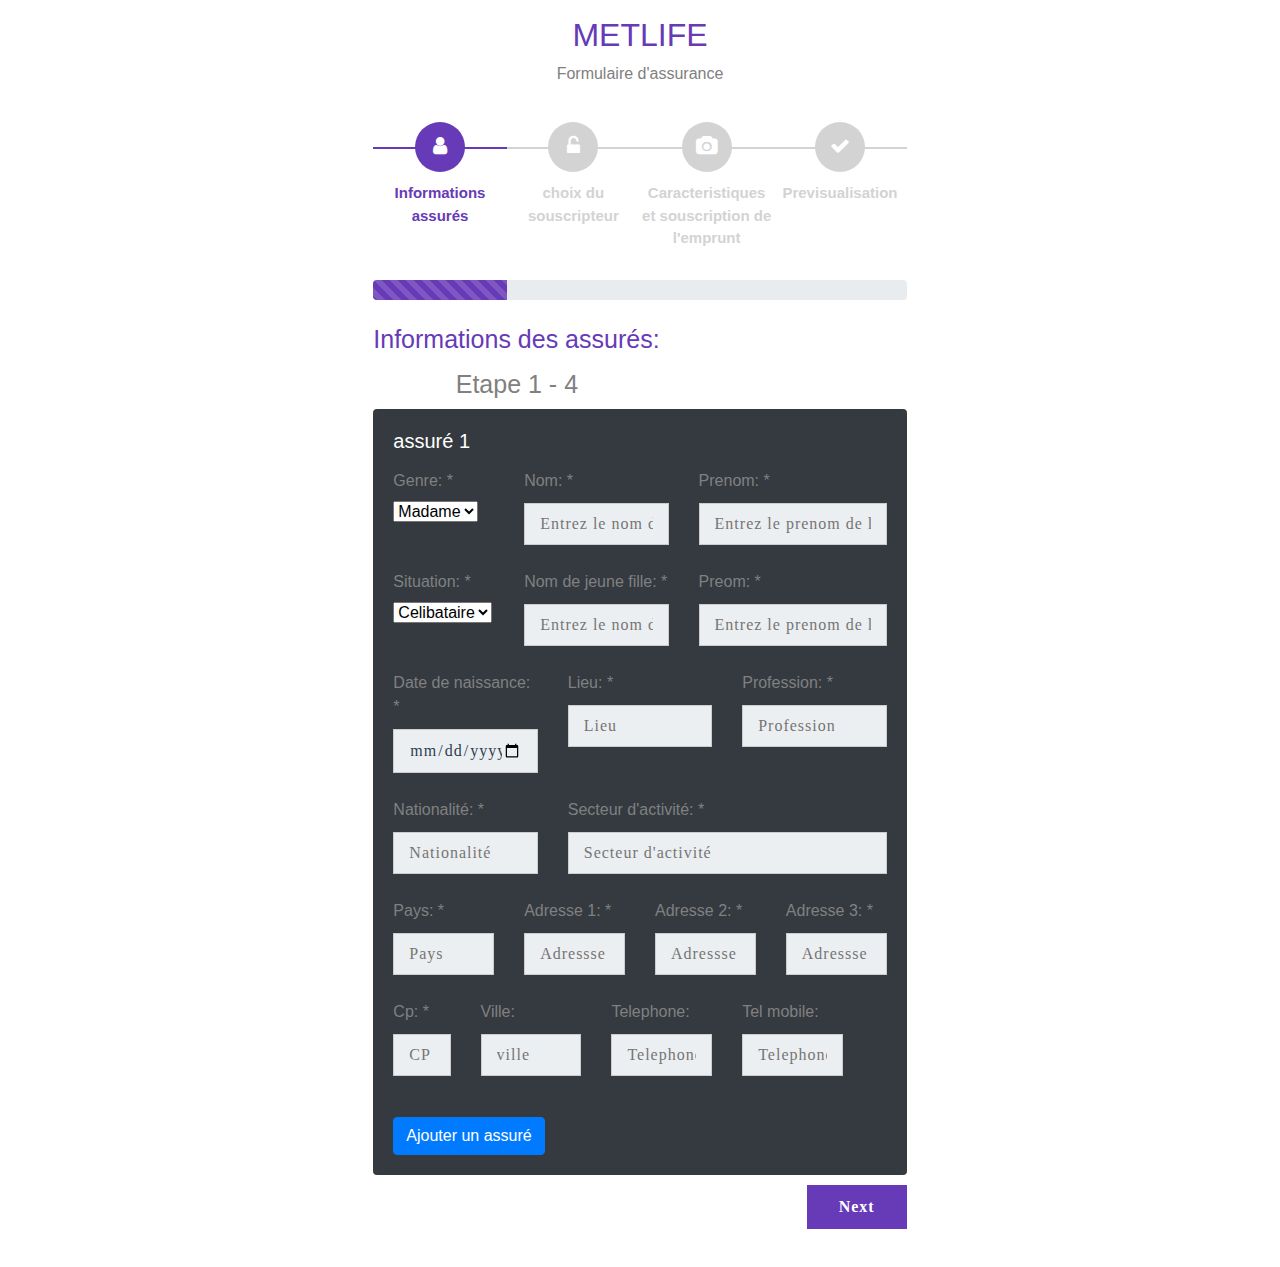
==== index.html @ 3253cc37 "init depot with first step form" ====
<html>

<head>
    <title>

    </title>
     <!-- css integration -->
    <link rel="stylesheet" href="https://stackpath.bootstrapcdn.com/bootstrap/4.3.1/css/bootstrap.min.css">
    <link rel="stylesheet" href="https://cdnjs.cloudflare.com/ajax/libs/font-awesome/4.0.3/css/font-awesome.css">
    <link rel="stylesheet" href="main.css">

    <!-- jQuery library -->
    <script src="https://stackpath.bootstrapcdn.com/bootstrap/4.3.1/js/bootstrap.bundle.min.js"></script>
    <script src="https://cdnjs.cloudflare.com/ajax/libs/jquery/3.2.1/jquery.min.js"></script>







    

</head>

<body>
    <div class="container-fluid">
        <div class="row justify-content-center">
            <div class="col-11 col-sm-9 col-md-7 col-lg-6 col-xl-5 text-center p-0 mt-3 mb-2">
                <div class="card px-0 pt-12 pb-0 mt-12 mb-12">
                    <h2 id="heading">MetLife</h2>
                    <p>Formulaire d'assurance</p>
                    <form id="msform">
                        <!-- progressbar -->
                        <ul id="progressbar">
                            <li class="active" id="personal"><strong>Informations assurés</strong></li>
                            <li id="account"><strong>  choix du souscripteur</strong></li>
                            <li id="payment"><strong>Caracteristiques et souscription de l'emprunt</strong></li>
                            
                            <li id="confirm"><strong>Previsualisation</strong></li>
                        </ul>
                        <div class="progress">
                            <div class="progress-bar progress-bar-striped progress-bar-animated" role="progressbar"
                                aria-valuemin="0" aria-valuemax="100"></div>
                        </div> <br> <!-- fieldsets -->
                        <fieldset>
                            <div class="form-card">
                                <div class="row">
                                    <div class="col-12">
                                        <h2 class="fs-title">Informations des assurés:</h2>
                                    </div>
                                    <div class="col-5">
                                        <h2 class="steps">Etape 1 - 4</h2>
                                    </div>
                                </div> 
                                






                               

                                <div class="card text-white bg-dark">
                                    <div class="card-body">
                                      <h5 class="card-title">assuré 1</h5>
                                      <p class="card-text">              <!-- premiere ligne du formulaire des assurés -->
                                        <div class="row"> 
                                            <div class="col-md-3">
        
        
                                                <label class="fieldlabels">Genre: *</label> 
                                                <select name="genre">
                                                    <option>Madame</option>
                                                    <option>Mr</option>
                                                   
                                                </select>
                                                
                                            
                                            </div>
                                            <div class="col-md-4">
        
                                                <label class="fieldlabels">Nom: *</label> <input type="text" name="nom"
                                                placeholder="Entrez le nom de l' assuré" /> 
                                            </div>
        
                                            <div class="col-md-5">
        
                                                <label class="fieldlabels">Prenom: *</label> <input type="text" name="prenom"
                                                placeholder="Entrez le prenom de l'assuré" /> 
                                            </div>
                                       
                                        </div>
        
                                        
                                           <!-- deuxieme ligne du formulaire des assurés -->
                                           <div class="row"> 
                                            <div class="col-md-3">
        
        
                                                <label class="fieldlabels">Situation: *</label> 
                                                <select name="situation">
                                                    <option>Celibataire</option>
                                                    <option>Marié</option>
                                                   
                                                </select>
                                                
                                            
                                            </div>
                                            <div class="col-md-4">
        
                                                <label class="fieldlabels">Nom de jeune fille: *</label> <input type="text" name="nom_jeune_fille"
                                                placeholder="Entrez le nom de jeune fille de l' assuré" /> 
                                            </div>
        
                                            <div class="col-md-5">
        
                                                <label class="fieldlabels">Preom: *</label> <input type="text" name="prenom"
                                                placeholder="Entrez le prenom de l'assuré" /> 
                                            </div>
                                       
                                        </div>
        
                                         <!-- troisieme ligne du formulaire des assurés -->
                                         <div class="row"> 
                                            
                                            <div class="col-md-4">
        
                                                <label class="fieldlabels">Date de naissance: *</label> <input type="date" name="date_naissance"
                                                placeholder="Date de naissance" /> 
                                            </div>
        
                                            <div class="col-md-4">
        
                                                <label class="fieldlabels">Lieu: *</label> <input type="text" name="lieu"
                                                placeholder="Lieu" /> 
                                            </div>
                                            <div class="col-md-4">
        
                                                <label class="fieldlabels">Profession: *</label> <input type="text" name="profession"
                                                placeholder="Profession" /> 
                                            </div>
                                            <div class="col-md-4">
        
                                                <label class="fieldlabels">Nationalité: *</label> <input type="text" name="nationalité"
                                                placeholder="Nationalité" /> 
                                            </div>
        
                                            <div class="col-md-8">
        
                                                <label class="fieldlabels">Secteur d'activité: *</label> <input type="text" name="secteur_activite"
                                                placeholder="Secteur d'activité" /> 
                                            </div>
                                            <hr>
                                       
                                        </div>
        
        
            <div class="row"> 
                                            
                <div class="col-md-3">
        
                    <label class="fieldlabels">Pays: *</label> <input type="text" name="pays"
                    placeholder="Pays" /> 
                </div>
        
                <div class="col-md-3">
        
                    <label class="fieldlabels">Adresse 1: *</label> <input type="text" name="adresse_1"
                    placeholder="Adressse 1" /> 
                </div>
        
                <div class="col-md-3">
        
                    <label class="fieldlabels">Adresse 2: *</label> <input type="text" name="adresse_2"
                    placeholder="Adressse 2" /> 
                </div>
        
                <div class="col-md-3">
        
                    <label class="fieldlabels">Adresse 3: *</label> <input type="text" name="adresse_3"
                    placeholder="Adressse 3" /> 
                </div>
        
        
        
                <div class="col-md-2">
        
                    <label class="fieldlabels">Cp: *</label> <input type="text" name="cp"
                    placeholder="CP" /> 
                </div>
        
                <div class="col-md-3">
        
                    <label class="fieldlabels">Ville: </label> <input type="text" name="ville"
                    placeholder="ville" /> 
                </div>
        
                <div class="col-md-3">
        
                    <label class="fieldlabels">Telephone: </label> <input type="text" name="telephone"
                    placeholder="Telephone" /> 
                </div>
        
                <div class="col-md-3">
        
                    <label class="fieldlabels">Tel mobile: </label> <input type="text" name="tel_mobile"
                    placeholder="Telephone mobile" /> 
                </div>
        
        
        
        
        
        
        
        
        
        
        
        
        
        
        
        
        
        
        
        
        
               
           
            </div></p>
                                      <a href="#" class="btn btn-primary">Ajouter un assuré</a>
                                    </div>
                                  </div>
















                     




                                
    
                                    
                                   
    


                            </div> <input type="button" name="next" class="next action-button" value="Next" />
                        </fieldset>
                        <fieldset>
                            <div class="form-card">
                                <div class="row">
                                    <div class="col-7">
                                        <h2 class="fs-title">Choix du souscripteur:</h2>
                                    </div>
                                    <div class="col-5">
                                        <h2 class="steps">Step 2 - 4</h2>
                                    </div>
                                </div> 
                                  <!-- premiere ligne du formulaire des assurés -->
                                  <div class="row"> 
                                    <div class="col-md-3">


                                        <label class="fieldlabels">Choix du souscripteur: </label> 
                                        <select name="choix_souscripteur" id="choix_souscripteur">
                                            <option > 1er  assuré </option>
                                            <option>2e assuré</option>
                                            <option value='autre'>Autre</option>
                                           
                                        </select>
                                        
                                    
                                    </div>

                                    <div class="col-md-3">


                                        <label class="fieldlabels">Commissionnement : </label> 
                                        <select name="coord_souscripteur" id="coord_commissionnement">
                                            <option > 1er  assuré </option>
                                            <option>2e assuré</option>
                                            <option value='autre'>Autre</option>
                                           
                                        </select>
                                        
                                    
                                    </div>
                                  


                                    <div class="card text-white bg-dark" >
                                        <div class="card-body">
                                          <h5 class="card-title">Coordonnées du souscripteur numero 1</h5>
                                          <p class="card-text">              <!-- premiere ligne du formulaire des assurés -->
                                            <div class="row"> 
                                                <div class="col-md-2">
            
            
                                                    <label class="fieldlabels">Genre: *</label> 
                                                    <select name="coord_genre">
                                                        <option>Madame</option>
                                                        <option>Mr</option>
                                                       
                                                    </select>
                                                    
                                                
                                                </div>
                                                <div class="col-md-4">
            
            
                                                    <label class="fieldlabels">type: *</label> 
                                                    <select name="coordo_type">
                                                        <option>Personne Morale</option>
                                                        <option>Personne physique</option>
                                                       
                                                    </select>
                                                    
                                                
                                                </div>
                                                
                                                <div class="col-md-3">
            
                                                    <label class="fieldlabels">Nom: *</label> <input type="text" name="coordo_nom"
                                                    placeholder="Entrez le nom de l' assuré" /> 
                                                </div>
            
                                                <div class="col-md-3">
            
                                                    <label class="fieldlabels">Prenom: *</label> <input type="text" name="coordo_prenom"
                                                    placeholder="Entrez le prenom de l'assuré" /> 
                                                </div>
                                           
                                            </div>
            
                                            
                                               <!-- deuxieme ligne du formulaire des assurés -->
                                               <div class="row"> 
                                               
                                           
                                            </div>
            
                                             <!-- troisieme ligne du formulaire des assurés -->
                                           
            
            
                <div class="row"> 
                                                
                    <div class="col-md-3">
            
                        <label class="fieldlabels">Pays: *</label> <input type="text" name="coord_pays"
                        placeholder="Pays" /> 
                    </div>
            
                    <div class="col-md-3">
            
                        <label class="fieldlabels">Adresse 1: *</label> <input type="text" name="coordo_adresse_1"
                        placeholder="Adressse 1" /> 
                    </div>
            
                    <div class="col-md-3">
            
                        <label class="fieldlabels">Adresse 2: *</label> <input type="text" name="coordo_adresse_2"
                        placeholder="Adressse 2" /> 
                    </div>
            
                    <div class="col-md-3">
            
                        <label class="fieldlabels">Adresse 3: *</label> <input type="text" name="coordo_adresse_3"
                        placeholder="Adressse 3" /> 
                    </div>
            
            
            
                    <div class="col-md-2">
            
                        <label class="fieldlabels">Cp: *</label> <input type="text" name="coordo_cp"
                        placeholder="CP" /> 
                    </div>
            
                    <div class="col-md-3">
            
                        <label class="fieldlabels">Ville: </label> <input type="text" name="coordo_ville"
                        placeholder="ville" /> 
                    </div>
            
                    <div class="col-md-3">
            
                        <label class="fieldlabels">Telephone: </label> <input type="text" name="coordo_telephone"
                        placeholder="Telephone" /> 
                    </div>
            
                    <div class="col-md-3">
            
                        <label class="fieldlabels">Tel mobile: </label> <input type="text" name="coordo_tel_mobile"
                        placeholder="Telephone mobile" /> 
                    </div>
            
            
            
            
            
            
            
            
            
            
            
            
            
            
            
            
            
            
            
            
            
                   
               
                </div></p>
                                          <a href="#" class="btn btn-primary">Ajouter un assuré</a>
                                        </div>
                                      </div>










                               
                                </div>


                            </div> <input type="button" name="next" class="next action-button" value="Next" /> <input
                                type="button" name="previous" class="previous action-button-previous"
                                value="Previous" />
                        </fieldset>
                        <fieldset>
                            <div class="form-card">
                                <div class="row">
                                    <div class="col-7">
                                        <h2 class="fs-title">Image Upload:</h2>
                                    </div>
                                    <div class="col-5">
                                        <h2 class="steps">Step 3 - 4</h2>
                                    </div>
                                </div> <label class="fieldlabels">Upload Your Photo:</label> <input type="file"
                                    name="pic" accept="image/*"> <label class="fieldlabels">Upload Signature
                                    Photo:</label> <input type="file" name="pic" accept="image/*">
                            </div> <input type="button" name="next" class="next action-button" value="Submit" /> <input
                                type="button" name="previous" class="previous action-button-previous"
                                value="Previous" />
                        </fieldset>
                        <fieldset>
                            <div class="form-card">
                                <div class="row">
                                    <div class="col-7">
                                        <h2 class="fs-title">Finish:</h2>
                                    </div>
                                    <div class="col-5">
                                        <h2 class="steps">Step 4 - 4</h2>
                                    </div>
                                </div> <br><br>
                                <h2 class="purple-text text-center"><strong>SUCCESS !</strong></h2> <br>
                                <div class="row justify-content-center">
                                    <div class="col-3"> <img src="https://i.imgur.com/GwStPmg.png" class="fit-image">
                                    </div>
                                </div> <br><br>
                                <div class="row justify-content-center">
                                    <div class="col-7 text-center">
                                        <h5 class="purple-text text-center">You Have Successfully Signed Up</h5>
                                    </div>
                                </div>
                            </div>
                        </fieldset>
                    </form>
                </div>
            </div>
        </div>
    </div>

   
    
    <!-- Latest compiled JavaScript -->
    <script src="main.js"></script>
</body>

</html>
---- main.css ----
* {
    margin: 0;
    padding: 0
}

html {
    height: 100% ;
    width: 100%;
}

p {
    color: grey
}

#heading {
    text-transform: uppercase;
    color: #673AB7;
    font-weight: normal
}

#msform {
    text-align: center;
    position: relative;
    margin-top: 20px
}

#msform fieldset {
    background: white;
    border: 0 none;
    border-radius: 0.5rem;
    box-sizing: border-box;
    width: 100%;
    margin: 0;
    padding-bottom: 20px;
    position: relative
}

.form-card {
    text-align: left
}

#msform fieldset:not(:first-of-type) {
    display: none
}

#msform input,
#msform textarea {
    padding: 8px 15px 8px 15px;
    border: 1px solid #ccc;
    border-radius: 0px;
    margin-bottom: 25px;
    margin-top: 2px;
    width: 100%;
    box-sizing: border-box;
    font-family: montserrat;
    color: #2C3E50;
    background-color: #ECEFF1;
    font-size: 16px;
    letter-spacing: 1px
}

#msform input:focus,
#msform textarea:focus {
    -moz-box-shadow: none !important;
    -webkit-box-shadow: none !important;
    box-shadow: none !important;
    border: 1px solid #673AB7;
    outline-width: 0
}

#msform .action-button {
    width: 100px;
    background: #673AB7;
    font-weight: bold;
    color: white;
    border: 0 none;
    border-radius: 0px;
    cursor: pointer;
    padding: 10px 5px;
    margin: 10px 0px 10px 5px;
    float: right
}

#msform .action-button:hover,
#msform .action-button:focus {
    background-color: #311B92
}

#msform .action-button-previous {
    width: 100px;
    background: #616161;
    font-weight: bold;
    color: white;
    border: 0 none;
    border-radius: 0px;
    cursor: pointer;
    padding: 10px 5px;
    margin: 10px 5px 10px 0px;
    float: right
}

#msform .action-button-previous:hover,
#msform .action-button-previous:focus {
    background-color: #000000
}

.card {
    z-index: 0;
    border: none;
    position: relative
}

.fs-title {
    font-size: 25px;
    color: #673AB7;
    margin-bottom: 15px;
    font-weight: normal;
    text-align: left
}

.purple-text {
    color: #673AB7;
    font-weight: normal
}

.steps {
    font-size: 25px;
    color: gray;
    margin-bottom: 10px;
    font-weight: normal;
    text-align: right
}

.fieldlabels {
    color: gray;
    text-align: left
}

#progressbar {
    margin-bottom: 30px;
    overflow: hidden;
    color: lightgrey
}

#progressbar .active {
    color: #673AB7
}

#progressbar li {
    list-style-type: none;
    font-size: 15px;
    width: 25%;
    float: left;
    position: relative;
    font-weight: 400
}

#progressbar #account:before {
    font-family: FontAwesome;
    content: "\f13e"
}

#progressbar #personal:before {
    font-family: FontAwesome;
    content: "\f007"
}

#progressbar #payment:before {
    font-family: FontAwesome;
    content: "\f030"
}

#progressbar #confirm:before {
    font-family: FontAwesome;
    content: "\f00c"
}

#progressbar li:before {
    width: 50px;
    height: 50px;
    line-height: 45px;
    display: block;
    font-size: 20px;
    color: #ffffff;
    background: lightgray;
    border-radius: 50%;
    margin: 0 auto 10px auto;
    padding: 2px
}

#progressbar li:after {
    content: '';
    width: 100%;
    height: 2px;
    background: lightgray;
    position: absolute;
    left: 0;
    top: 25px;
    z-index: -1
}

#progressbar li.active:before,
#progressbar li.active:after {
    background: #673AB7
}

.progress {
    height: 20px
}

.progress-bar {
    background-color: #673AB7
}

.fit-image {
    width: 100%;
    object-fit: cover
}

.project-tab {
    padding: 10%;
    margin-top: -8%;
}
.project-tab #tabs{
    background: #007b5e;
    color: #eee;
}
.project-tab #tabs h6.section-title{
    color: #eee;
}
.project-tab #tabs .nav-tabs .nav-item.show .nav-link, .nav-tabs .nav-link.active {
    color: #0062cc;
    background-color: transparent;
    border-color: transparent transparent #f3f3f3;
    border-bottom: 3px solid !important;
    font-size: 16px;
    font-weight: bold;
}
.project-tab .nav-link {
    border: 1px solid transparent;
    border-top-left-radius: .25rem;
    border-top-right-radius: .25rem;
    color: #0062cc;
    font-size: 16px;
    font-weight: 600;
}
.project-tab .nav-link:hover {
    border: none;
}
.project-tab thead{
    background: #f3f3f3;
    color: #333;
}
.project-tab a{
    text-decoration: none;
    color: #333;
    font-weight: 600;
}


.panel.with-nav-tabs .panel-heading{
    padding: 5px 5px 0 5px;
}
.panel.with-nav-tabs .nav-tabs{
	border-bottom: none;
}
.panel.with-nav-tabs .nav-justified{
	margin-bottom: -1px;
}
/********************************************************************/
/*** PANEL DEFAULT ***/
.with-nav-tabs.panel-default .nav-tabs > li > a,
.with-nav-tabs.panel-default .nav-tabs > li > a:hover,
.with-nav-tabs.panel-default .nav-tabs > li > a:focus {
    color: #777;
}
.with-nav-tabs.panel-default .nav-tabs > .open > a,
.with-nav-tabs.panel-default .nav-tabs > .open > a:hover,
.with-nav-tabs.panel-default .nav-tabs > .open > a:focus,
.with-nav-tabs.panel-default .nav-tabs > li > a:hover,
.with-nav-tabs.panel-default .nav-tabs > li > a:focus {
    color: #777;
	background-color: #ddd;
	border-color: transparent;
}
.with-nav-tabs.panel-default .nav-tabs > li.active > a,
.with-nav-tabs.panel-default .nav-tabs > li.active > a:hover,
.with-nav-tabs.panel-default .nav-tabs > li.active > a:focus {
	color: #555;
	background-color: #fff;
	border-color: #ddd;
	border-bottom-color: transparent;
}
.with-nav-tabs.panel-default .nav-tabs > li.dropdown .dropdown-menu {
    background-color: #f5f5f5;
    border-color: #ddd;
}
.with-nav-tabs.panel-default .nav-tabs > li.dropdown .dropdown-menu > li > a {
    color: #777;   
}
.with-nav-tabs.panel-default .nav-tabs > li.dropdown .dropdown-menu > li > a:hover,
.with-nav-tabs.panel-default .nav-tabs > li.dropdown .dropdown-menu > li > a:focus {
    background-color: #ddd;
}
.with-nav-tabs.panel-default .nav-tabs > li.dropdown .dropdown-menu > .active > a,
.with-nav-tabs.panel-default .nav-tabs > li.dropdown .dropdown-menu > .active > a:hover,
.with-nav-tabs.panel-default .nav-tabs > li.dropdown .dropdown-menu > .active > a:focus {
    color: #fff;
    background-color: #555;
}
/********************************************************************/
/*** PANEL PRIMARY ***/
.with-nav-tabs.panel-primary .nav-tabs > li > a,
.with-nav-tabs.panel-primary .nav-tabs > li > a:hover,
.with-nav-tabs.panel-primary .nav-tabs > li > a:focus {
    color: #fff;
}
.with-nav-tabs.panel-primary .nav-tabs > .open > a,
.with-nav-tabs.panel-primary .nav-tabs > .open > a:hover,
.with-nav-tabs.panel-primary .nav-tabs > .open > a:focus,
.with-nav-tabs.panel-primary .nav-tabs > li > a:hover,
.with-nav-tabs.panel-primary .nav-tabs > li > a:focus {
	color: #fff;
	background-color: #3071a9;
	border-color: transparent;
}
.with-nav-tabs.panel-primary .nav-tabs > li.active > a,
.with-nav-tabs.panel-primary .nav-tabs > li.active > a:hover,
.with-nav-tabs.panel-primary .nav-tabs > li.active > a:focus {
	color: #428bca;
	background-color: #fff;
	border-color: #428bca;
	border-bottom-color: transparent;
}
.with-nav-tabs.panel-primary .nav-tabs > li.dropdown .dropdown-menu {
    background-color: #428bca;
    border-color: #3071a9;
}
.with-nav-tabs.panel-primary .nav-tabs > li.dropdown .dropdown-menu > li > a {
    color: #fff;   
}
.with-nav-tabs.panel-primary .nav-tabs > li.dropdown .dropdown-menu > li > a:hover,
.with-nav-tabs.panel-primary .nav-tabs > li.dropdown .dropdown-menu > li > a:focus {
    background-color: #3071a9;
}
.with-nav-tabs.panel-primary .nav-tabs > li.dropdown .dropdown-menu > .active > a,
.with-nav-tabs.panel-primary .nav-tabs > li.dropdown .dropdown-menu > .active > a:hover,
.with-nav-tabs.panel-primary .nav-tabs > li.dropdown .dropdown-menu > .active > a:focus {
    background-color: #4a9fe9;
}
/********************************************************************/
/*** PANEL SUCCESS ***/
.with-nav-tabs.panel-success .nav-tabs > li > a,
.with-nav-tabs.panel-success .nav-tabs > li > a:hover,
.with-nav-tabs.panel-success .nav-tabs > li > a:focus {
	color: #3c763d;
}
.with-nav-tabs.panel-success .nav-tabs > .open > a,
.with-nav-tabs.panel-success .nav-tabs > .open > a:hover,
.with-nav-tabs.panel-success .nav-tabs > .open > a:focus,
.with-nav-tabs.panel-success .nav-tabs > li > a:hover,
.with-nav-tabs.panel-success .nav-tabs > li > a:focus {
	color: #3c763d;
	background-color: #d6e9c6;
	border-color: transparent;
}
.with-nav-tabs.panel-success .nav-tabs > li.active > a,
.with-nav-tabs.panel-success .nav-tabs > li.active > a:hover,
.with-nav-tabs.panel-success .nav-tabs > li.active > a:focus {
	color: #3c763d;
	background-color: #fff;
	border-color: #d6e9c6;
	border-bottom-color: transparent;
}
.with-nav-tabs.panel-success .nav-tabs > li.dropdown .dropdown-menu {
    background-color: #dff0d8;
    border-color: #d6e9c6;
}
.with-nav-tabs.panel-success .nav-tabs > li.dropdown .dropdown-menu > li > a {
    color: #3c763d;   
}
.with-nav-tabs.panel-success .nav-tabs > li.dropdown .dropdown-menu > li > a:hover,
.with-nav-tabs.panel-success .nav-tabs > li.dropdown .dropdown-menu > li > a:focus {
    background-color: #d6e9c6;
}
.with-nav-tabs.panel-success .nav-tabs > li.dropdown .dropdown-menu > .active > a,
.with-nav-tabs.panel-success .nav-tabs > li.dropdown .dropdown-menu > .active > a:hover,
.with-nav-tabs.panel-success .nav-tabs > li.dropdown .dropdown-menu > .active > a:focus {
    color: #fff;
    background-color: #3c763d;
}
/********************************************************************/
/*** PANEL INFO ***/
.with-nav-tabs.panel-info .nav-tabs > li > a,
.with-nav-tabs.panel-info .nav-tabs > li > a:hover,
.with-nav-tabs.panel-info .nav-tabs > li > a:focus {
	color: #31708f;
}
.with-nav-tabs.panel-info .nav-tabs > .open > a,
.with-nav-tabs.panel-info .nav-tabs > .open > a:hover,
.with-nav-tabs.panel-info .nav-tabs > .open > a:focus,
.with-nav-tabs.panel-info .nav-tabs > li > a:hover,
.with-nav-tabs.panel-info .nav-tabs > li > a:focus {
	color: #31708f;
	background-color: #bce8f1;
	border-color: transparent;
}
.with-nav-tabs.panel-info .nav-tabs > li.active > a,
.with-nav-tabs.panel-info .nav-tabs > li.active > a:hover,
.with-nav-tabs.panel-info .nav-tabs > li.active > a:focus {
	color: #31708f;
	background-color: #fff;
	border-color: #bce8f1;
	border-bottom-color: transparent;
}
.with-nav-tabs.panel-info .nav-tabs > li.dropdown .dropdown-menu {
    background-color: #d9edf7;
    border-color: #bce8f1;
}
.with-nav-tabs.panel-info .nav-tabs > li.dropdown .dropdown-menu > li > a {
    color: #31708f;   
}
.with-nav-tabs.panel-info .nav-tabs > li.dropdown .dropdown-menu > li > a:hover,
.with-nav-tabs.panel-info .nav-tabs > li.dropdown .dropdown-menu > li > a:focus {
    background-color: #bce8f1;
}
.with-nav-tabs.panel-info .nav-tabs > li.dropdown .dropdown-menu > .active > a,
.with-nav-tabs.panel-info .nav-tabs > li.dropdown .dropdown-menu > .active > a:hover,
.with-nav-tabs.panel-info .nav-tabs > li.dropdown .dropdown-menu > .active > a:focus {
    color: #fff;
    background-color: #31708f;
}
/********************************************************************/
/*** PANEL WARNING ***/
.with-nav-tabs.panel-warning .nav-tabs > li > a,
.with-nav-tabs.panel-warning .nav-tabs > li > a:hover,
.with-nav-tabs.panel-warning .nav-tabs > li > a:focus {
	color: #8a6d3b;
}
.with-nav-tabs.panel-warning .nav-tabs > .open > a,
.with-nav-tabs.panel-warning .nav-tabs > .open > a:hover,
.with-nav-tabs.panel-warning .nav-tabs > .open > a:focus,
.with-nav-tabs.panel-warning .nav-tabs > li > a:hover,
.with-nav-tabs.panel-warning .nav-tabs > li > a:focus {
	color: #8a6d3b;
	background-color: #faebcc;
	border-color: transparent;
}
.with-nav-tabs.panel-warning .nav-tabs > li.active > a,
.with-nav-tabs.panel-warning .nav-tabs > li.active > a:hover,
.with-nav-tabs.panel-warning .nav-tabs > li.active > a:focus {
	color: #8a6d3b;
	background-color: #fff;
	border-color: #faebcc;
	border-bottom-color: transparent;
}
.with-nav-tabs.panel-warning .nav-tabs > li.dropdown .dropdown-menu {
    background-color: #fcf8e3;
    border-color: #faebcc;
}
.with-nav-tabs.panel-warning .nav-tabs > li.dropdown .dropdown-menu > li > a {
    color: #8a6d3b; 
}
.with-nav-tabs.panel-warning .nav-tabs > li.dropdown .dropdown-menu > li > a:hover,
.with-nav-tabs.panel-warning .nav-tabs > li.dropdown .dropdown-menu > li > a:focus {
    background-color: #faebcc;
}
.with-nav-tabs.panel-warning .nav-tabs > li.dropdown .dropdown-menu > .active > a,
.with-nav-tabs.panel-warning .nav-tabs > li.dropdown .dropdown-menu > .active > a:hover,
.with-nav-tabs.panel-warning .nav-tabs > li.dropdown .dropdown-menu > .active > a:focus {
    color: #fff;
    background-color: #8a6d3b;
}
/********************************************************************/
/*** PANEL DANGER ***/
.with-nav-tabs.panel-danger .nav-tabs > li > a,
.with-nav-tabs.panel-danger .nav-tabs > li > a:hover,
.with-nav-tabs.panel-danger .nav-tabs > li > a:focus {
	color: #a94442;
}
.with-nav-tabs.panel-danger .nav-tabs > .open > a,
.with-nav-tabs.panel-danger .nav-tabs > .open > a:hover,
.with-nav-tabs.panel-danger .nav-tabs > .open > a:focus,
.with-nav-tabs.panel-danger .nav-tabs > li > a:hover,
.with-nav-tabs.panel-danger .nav-tabs > li > a:focus {
	color: #a94442;
	background-color: #ebccd1;
	border-color: transparent;
}
.with-nav-tabs.panel-danger .nav-tabs > li.active > a,
.with-nav-tabs.panel-danger .nav-tabs > li.active > a:hover,
.with-nav-tabs.panel-danger .nav-tabs > li.active > a:focus {
	color: #a94442;
	background-color: #fff;
	border-color: #ebccd1;
	border-bottom-color: transparent;
}
.with-nav-tabs.panel-danger .nav-tabs > li.dropdown .dropdown-menu {
    background-color: #f2dede; /* bg color */
    border-color: #ebccd1; /* border color */
}
.with-nav-tabs.panel-danger .nav-tabs > li.dropdown .dropdown-menu > li > a {
    color: #a94442; /* normal text color */  
}
.with-nav-tabs.panel-danger .nav-tabs > li.dropdown .dropdown-menu > li > a:hover,
.with-nav-tabs.panel-danger .nav-tabs > li.dropdown .dropdown-menu > li > a:focus {
    background-color: #ebccd1; /* hover bg color */
}
.with-nav-tabs.panel-danger .nav-tabs > li.dropdown .dropdown-menu > .active > a,
.with-nav-tabs.panel-danger .nav-tabs > li.dropdown .dropdown-menu > .active > a:hover,
.with-nav-tabs.panel-danger .nav-tabs > li.dropdown .dropdown-menu > .active > a:focus {
    color: #fff; /* active text color */
    background-color: #a94442; /* active bg color */
}
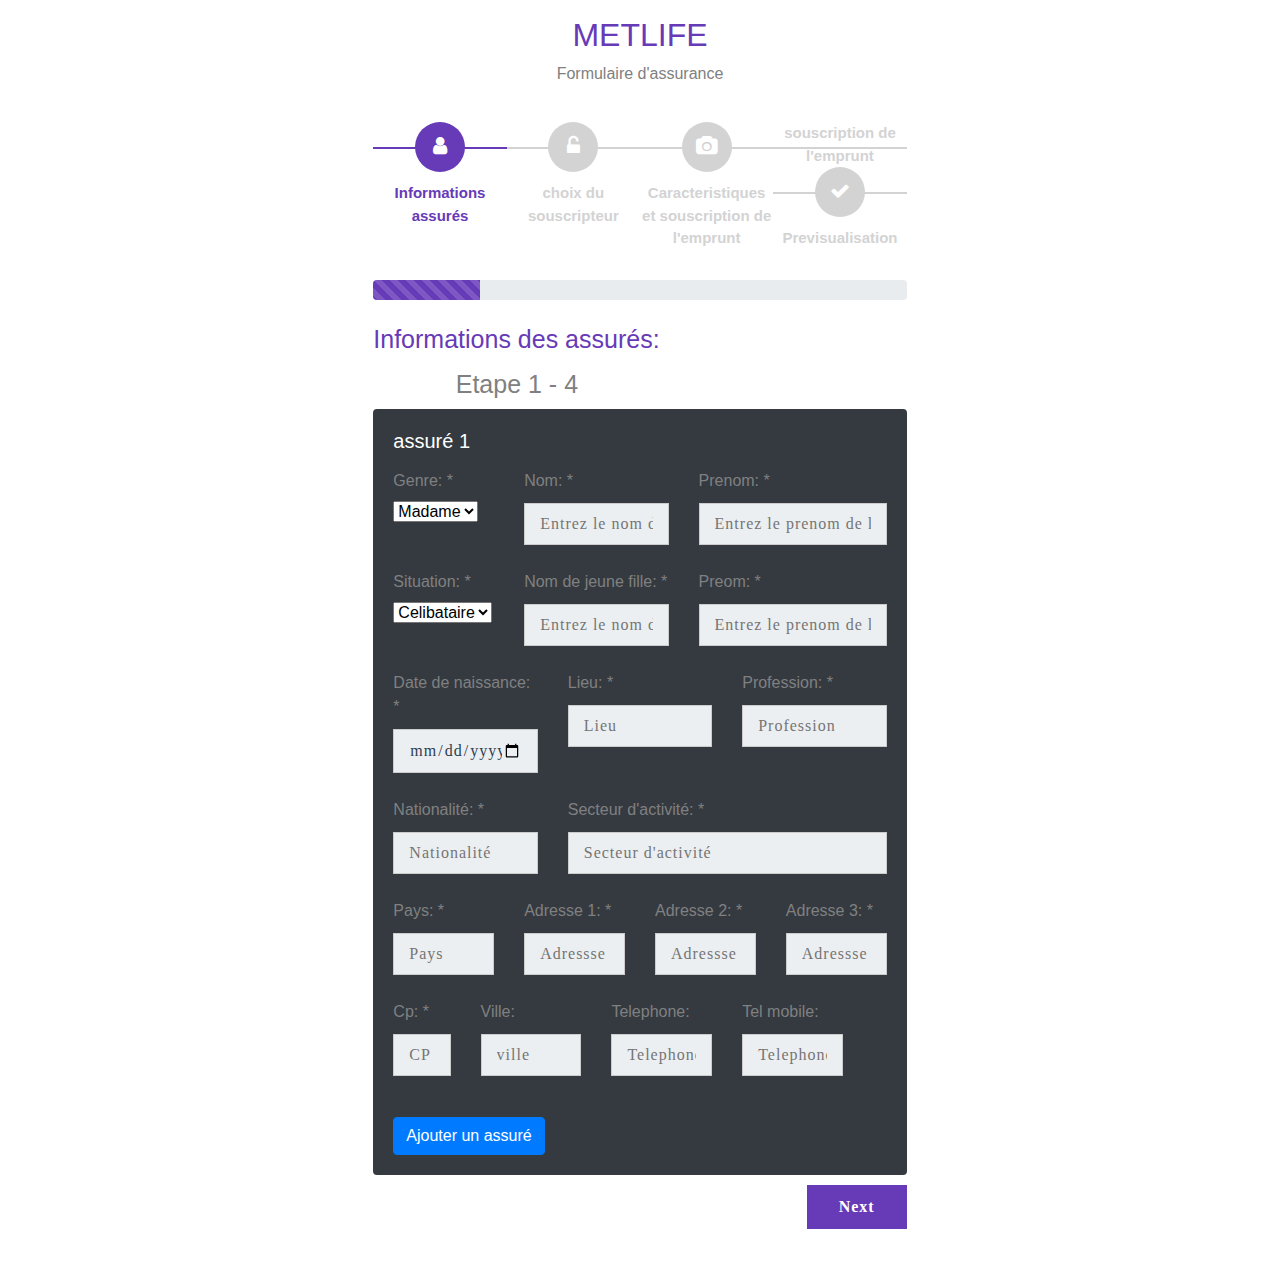
==== commit dccd43dd: "ajout dy nouveau index2.html" ====
--- a/index.html
+++ b/index.html
@@ -36,7 +36,7 @@
                             <li class="active" id="personal"><strong>Informations assurés</strong></li>
                             <li id="account"><strong>  choix du souscripteur</strong></li>
                             <li id="payment"><strong>Caracteristiques et souscription de l'emprunt</strong></li>
-                            
+                            <li id="payment2"><strong>souscription de l'emprunt</strong></li>
                             <li id="confirm"><strong>Previsualisation</strong></li>
                         </ul>
                         <div class="progress">
@@ -277,13 +277,14 @@
                                 </div> 
                                   <!-- premiere ligne du formulaire des assurés -->
                                   <div class="row"> 
-                                    <div class="col-md-3">
+                                    <div class="col-md-6">
 
 
                                         <label class="fieldlabels">Choix du souscripteur: </label> 
                                         <select name="choix_souscripteur" id="choix_souscripteur">
                                             <option > 1er  assuré </option>
-                                            <option>2e assuré</option>
+                                            <option > 2 e  assuré </option>
+                                            <option>Chaque assuré est souscripteur</option>
                                             <option value='autre'>Autre</option>
                                            
                                         </select>
@@ -291,14 +292,14 @@
                                     
                                     </div>
 
-                                    <div class="col-md-3">
+                                    <div class="col-md-6">
 
 
                                         <label class="fieldlabels">Commissionnement : </label> 
                                         <select name="coord_souscripteur" id="coord_commissionnement">
-                                            <option > 1er  assuré </option>
-                                            <option>2e assuré</option>
-                                            <option value='autre'>Autre</option>
+                                            <option value="linaire"> Lineaire </option>
+                                            <option value="escompte">Escompté</option>
+                                           
                                            
                                         </select>
                                         
@@ -307,7 +308,7 @@
                                   
 
 
-                                    <div class="card text-white bg-dark" >
+                                    <div class="card text-white bg-dark card-souscripteur" >
                                         <div class="card-body">
                                           <h5 class="card-title">Coordonnées du souscripteur numero 1</h5>
                                           <p class="card-text">              <!-- premiere ligne du formulaire des assurés -->
@@ -458,6 +459,208 @@
                                 type="button" name="previous" class="previous action-button-previous"
                                 value="Previous" />
                         </fieldset>
+
+
+
+
+
+                        <fieldset>
+                            <div class="form-card">
+                                <div class="row">
+                                    <div class="col-7">
+                                        <h2 class="fs-title">Choix du souscripteur:</h2>
+                                    </div>
+                                    <div class="col-5">
+                                        <h2 class="steps">Step 2 - 4</h2>
+                                    </div>
+                                </div> 
+                                  <!-- premiere ligne du formulaire des assurés -->
+                                  <div class="row"> 
+                                    <div class="col-md-6">
+
+
+                                        <label class="fieldlabels">Choix du souscripteur: </label> 
+                                        <select name="choix_souscripteur" id="choix_souscripteur">
+                                            <option > 1er  assuré </option>
+                                            <option > 2 e  assuré </option>
+                                            <option>Chaque assuré est souscripteur</option>
+                                            <option value='autre'>Autre</option>
+                                           
+                                        </select>
+                                        
+                                    
+                                    </div>
+
+                                    <div class="col-md-6">
+
+
+                                        <label class="fieldlabels">Commissionnement : </label> 
+                                        <select name="coord_souscripteur" id="coord_commissionnement">
+                                            <option value="linaire"> Lineaire </option>
+                                            <option value="escompte">Escompté</option>
+                                           
+                                           
+                                        </select>
+                                        
+                                    
+                                    </div>
+                                  
+
+
+                                    <div class="card text-white bg-dark card-souscripteur" >
+                                        <div class="card-body">
+                                          <h5 class="card-title">Coordonnées du souscripteur numero 1</h5>
+                                          <p class="card-text">              <!-- premiere ligne du formulaire des assurés -->
+                                            <div class="row"> 
+                                                <div class="col-md-2">
+            
+            
+                                                    <label class="fieldlabels">Genre: *</label> 
+                                                    <select name="coord_genre">
+                                                        <option>Madame</option>
+                                                        <option>Mr</option>
+                                                       
+                                                    </select>
+                                                    
+                                                
+                                                </div>
+                                                <div class="col-md-4">
+            
+            
+                                                    <label class="fieldlabels">type: *</label> 
+                                                    <select name="coordo_type">
+                                                        <option>Personne Morale</option>
+                                                        <option>Personne physique</option>
+                                                       
+                                                    </select>
+                                                    
+                                                
+                                                </div>
+                                                
+                                                <div class="col-md-3">
+            
+                                                    <label class="fieldlabels">Nom: *</label> <input type="text" name="coordo_nom"
+                                                    placeholder="Entrez le nom de l' assuré" /> 
+                                                </div>
+            
+                                                <div class="col-md-3">
+            
+                                                    <label class="fieldlabels">Prenom: *</label> <input type="text" name="coordo_prenom"
+                                                    placeholder="Entrez le prenom de l'assuré" /> 
+                                                </div>
+                                           
+                                            </div>
+            
+                                            
+                                               <!-- deuxieme ligne du formulaire des assurés -->
+                                               <div class="row"> 
+                                               
+                                           
+                                            </div>
+            
+                                             <!-- troisieme ligne du formulaire des assurés -->
+                                           
+            
+            
+                <div class="row"> 
+                                                
+                    <div class="col-md-3">
+            
+                        <label class="fieldlabels">Pays: *</label> <input type="text" name="coord_pays"
+                        placeholder="Pays" /> 
+                    </div>
+            
+                    <div class="col-md-3">
+            
+                        <label class="fieldlabels">Adresse 1: *</label> <input type="text" name="coordo_adresse_1"
+                        placeholder="Adressse 1" /> 
+                    </div>
+            
+                    <div class="col-md-3">
+            
+                        <label class="fieldlabels">Adresse 2: *</label> <input type="text" name="coordo_adresse_2"
+                        placeholder="Adressse 2" /> 
+                    </div>
+            
+                    <div class="col-md-3">
+            
+                        <label class="fieldlabels">Adresse 3: *</label> <input type="text" name="coordo_adresse_3"
+                        placeholder="Adressse 3" /> 
+                    </div>
+            
+            
+            
+                    <div class="col-md-2">
+            
+                        <label class="fieldlabels">Cp: *</label> <input type="text" name="coordo_cp"
+                        placeholder="CP" /> 
+                    </div>
+            
+                    <div class="col-md-3">
+            
+                        <label class="fieldlabels">Ville: </label> <input type="text" name="coordo_ville"
+                        placeholder="ville" /> 
+                    </div>
+            
+                    <div class="col-md-3">
+            
+                        <label class="fieldlabels">Telephone: </label> <input type="text" name="coordo_telephone"
+                        placeholder="Telephone" /> 
+                    </div>
+            
+                    <div class="col-md-3">
+            
+                        <label class="fieldlabels">Tel mobile: </label> <input type="text" name="coordo_tel_mobile"
+                        placeholder="Telephone mobile" /> 
+                    </div>
+            
+            
+            
+            
+            
+            
+            
+            
+            
+            
+            
+            
+            
+            
+            
+            
+            
+            
+            
+            
+            
+                   
+               
+                </div></p>
+                                          <a href="#" class="btn btn-primary">Ajouter un assuré</a>
+                                        </div>
+                                      </div>
+
+
+
+
+
+
+
+
+
+
+                               
+                                </div>
+
+
+                            </div> <input type="button" name="next" class="next action-button" value="Next" /> <input
+                                type="button" name="previous" class="previous action-button-previous"
+                                value="Previous" />
+                        </fieldset>
+
+
+
                         <fieldset>
                             <div class="form-card">
                                 <div class="row">
--- a/main.css
+++ b/main.css
@@ -3,10 +3,7 @@
     padding: 0
 }
 
-html {
-    height: 100% ;
-    width: 100%;
-}
+
 
 p {
     color: grey
